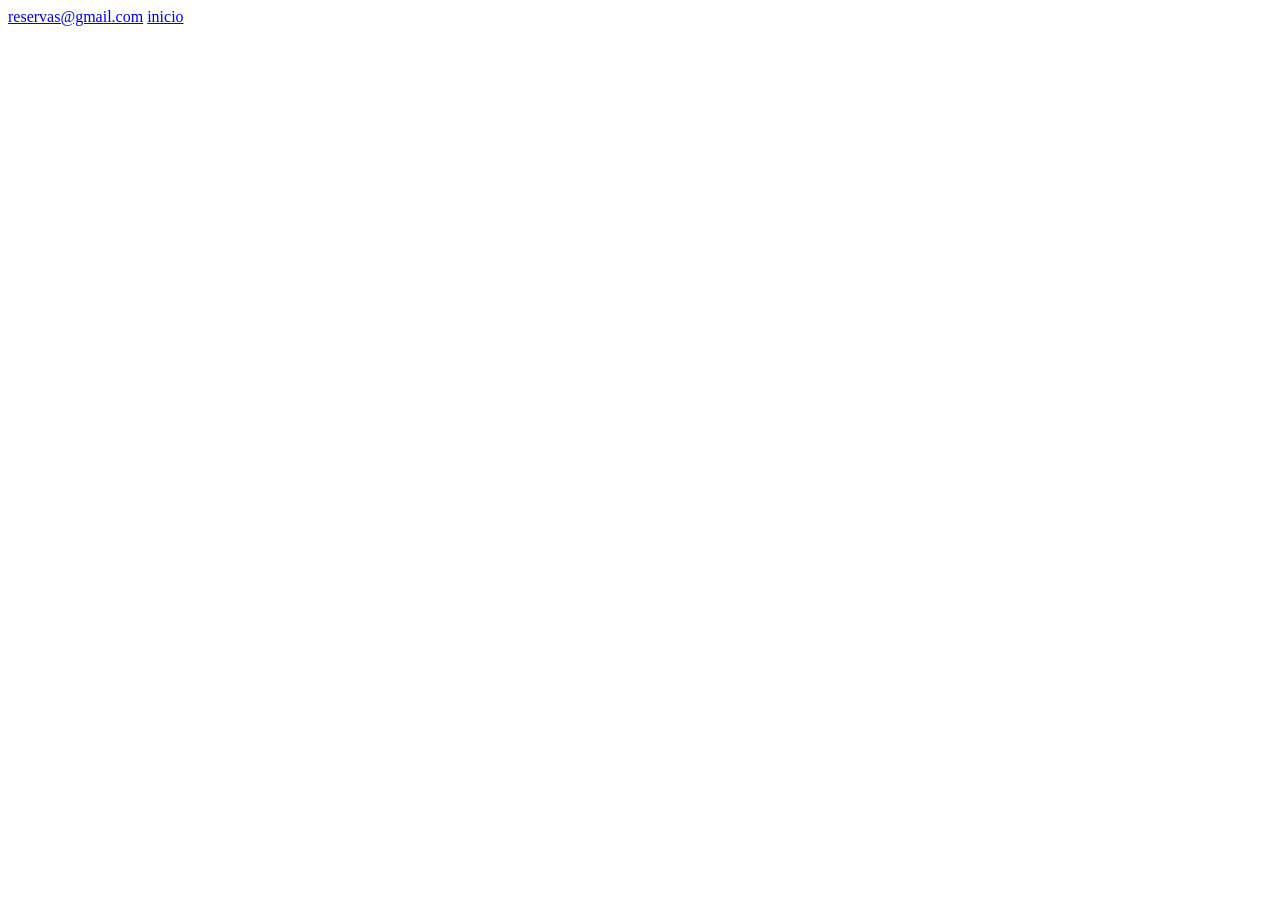
==== paginas/reservas.html @ ccccfb79 "actualizacion _2_dia" ====
<!DOCTYPE html>
<html lang="en">
<head>
    <meta charset="UTF-8">
    <meta name="viewport" content="width=device-width, initial-scale=1.0">
    <title>Reserva tu bicicleta</title>
</head>
<body>
    <a href="reservas@gmail.com">reservas@gmail.com</a>
    <a href="/index.html">inicio</a>
</body>
</html>
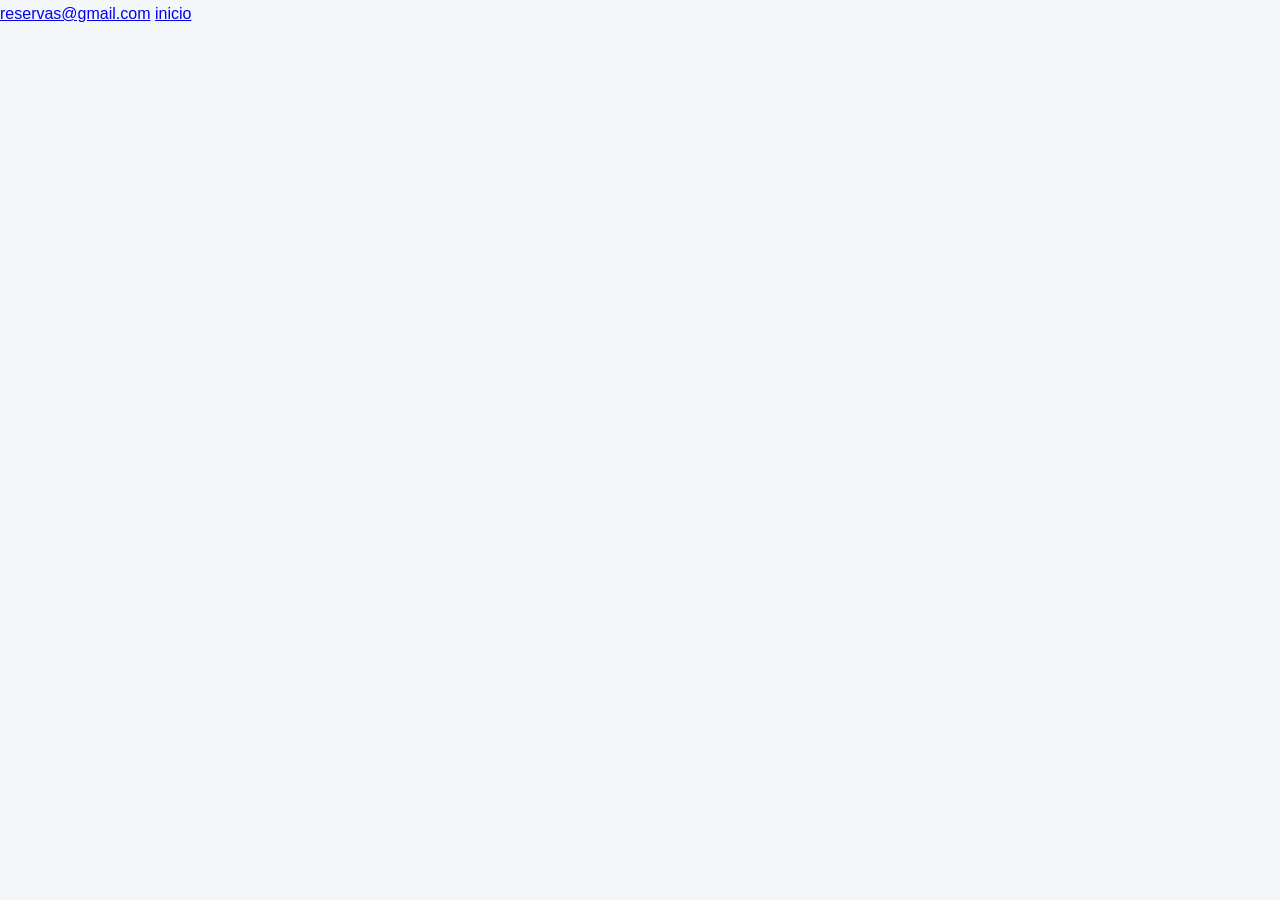
==== commit b21ff11f: "actualizacion_2" ====
--- a/paginas/reservas.html
+++ b/paginas/reservas.html
@@ -4,6 +4,7 @@
     <meta charset="UTF-8">
     <meta name="viewport" content="width=device-width, initial-scale=1.0">
     <title>Reserva tu bicicleta</title>
+    <link rel="stylesheet" href="/css/styles.css">
 </head>
 <body>
     <a href="reservas@gmail.com">reservas@gmail.com</a>
--- a/css/styles.css
+++ b/css/styles.css
@@ -0,0 +1,564 @@
+
+
+* {
+    margin: 0;
+    padding: 0;
+    box-sizing: border-box;
+}
+
+:root {
+    --color-principal: #174a63;
+    --color-secundario: #247ba0;
+    --color-acento: #f4a261;
+    --color-fondo: #f4f7fa;
+    --color-texto: #263238;
+    --color-blanco: #ffffff;
+    --color-borde: #dce4e9;
+    --sombra: 0 4px 15px rgba(0, 0, 0, 0.08);
+}
+
+html {
+    scroll-behavior: smooth;
+}
+
+body {
+    font-family: Arial, Helvetica, sans-serif;
+    background-color: var(--color-fondo);
+    color: var(--color-texto);
+    line-height: 1.7;
+    min-height: 100vh;
+}
+
+/* =========================================
+   2. ENCABEZADOS
+========================================= */
+
+header {
+    background: linear-gradient(
+        135deg,
+        var(--color-principal),
+        var(--color-secundario)
+    );
+
+    color: var(--color-blanco);
+    padding: 25px 20px;
+    text-align: center;
+    box-shadow: var(--sombra);
+}
+
+header h1 {
+    font-size: clamp(1.8rem, 4vw, 2.5rem);
+    margin-bottom: 15px;
+    letter-spacing: 1px;
+}
+
+/* =========================================
+   3. NAVEGACIÓN PRINCIPAL
+========================================= */
+
+nav {
+    margin-top: 15px;
+}
+
+nav ul {
+    list-style: none;
+    display: flex;
+    justify-content: center;
+    align-items: center;
+    flex-wrap: wrap;
+    gap: 12px;
+}
+
+nav a {
+    display: inline-block;
+    text-decoration: none;
+    color: var(--color-blanco);
+    font-weight: bold;
+    padding: 10px 18px;
+    border-radius: 8px;
+    transition: background-color 0.3s, transform 0.3s;
+}
+
+nav a:hover,
+nav a:focus-visible {
+    background-color: rgba(255, 255, 255, 0.18);
+    transform: translateY(-2px);
+    outline-offset: 4px;
+}
+
+/* =========================================
+   4. CONTENIDO PRINCIPAL
+========================================= */
+
+main {
+    width: min(1100px, 92%);
+    margin: 35px auto;
+}
+
+main > h1,
+main > h2 {
+    margin-bottom: 20px;
+}
+
+h2 {
+    color: var(--color-principal);
+    font-size: 1.8rem;
+    margin-bottom: 15px;
+}
+
+h3 {
+    color: var(--color-secundario);
+    font-size: 1.25rem;
+    margin-bottom: 10px;
+}
+
+p {
+    margin-bottom: 15px;
+}
+
+/* =========================================
+   5. SECCIONES
+========================================= */
+
+section {
+    background-color: var(--color-blanco);
+    margin-bottom: 25px;
+    padding: 25px;
+    border-radius: 12px;
+    box-shadow: var(--sombra);
+}
+
+section > h2 {
+    border-bottom: 3px solid var(--color-acento);
+    padding-bottom: 10px;
+    margin-bottom: 20px;
+}
+
+/* =========================================
+   6. ARTÍCULOS Y SERVICIOS
+========================================= */
+
+article {
+    background-color: #f8fafc;
+    padding: 20px;
+    margin-bottom: 18px;
+    border-left: 4px solid var(--color-secundario);
+    border-radius: 8px;
+    transition: transform 0.25s, box-shadow 0.25s;
+}
+
+article:last-child {
+    margin-bottom: 0;
+}
+
+article:hover {
+    transform: translateY(-3px);
+    box-shadow: var(--sombra);
+}
+
+article h3 {
+    margin-bottom: 10px;
+}
+
+/* =========================================
+   7. IMÁGENES
+========================================= */
+
+img {
+    max-width: 100%;
+    height: auto;
+    display: block;
+    border-radius: 10px;
+}
+
+figure {
+    margin: 20px 0;
+}
+
+figcaption {
+    color: #64748b;
+    font-size: 0.9rem;
+    text-align: center;
+    margin-top: 8px;
+}
+
+/* =========================================
+   8. TABLAS DE TARIFAS
+========================================= */
+
+table {
+    width: 100%;
+    border-collapse: collapse;
+    margin: 20px 0;
+    background-color: var(--color-blanco);
+    border-radius: 8px;
+    overflow: hidden;
+    box-shadow: var(--sombra);
+}
+
+thead {
+    background-color: var(--color-principal);
+    color: var(--color-blanco);
+}
+
+th,
+td {
+    padding: 14px 16px;
+    text-align: left;
+    border-bottom: 1px solid var(--color-borde);
+}
+
+tbody tr:nth-child(even) {
+    background-color: #f0f6f9;
+}
+
+tbody tr:hover {
+    background-color: #e3f1f7;
+}
+
+th {
+    font-weight: bold;
+}
+
+/* =========================================
+   9. CONTENIDO COMPLEMENTARIO
+========================================= */
+
+aside {
+    background-color: #fff7ed;
+    border-left: 5px solid var(--color-acento);
+    border-radius: 10px;
+    padding: 22px;
+    margin: 25px 0;
+}
+
+aside h2,
+aside h3 {
+    color: #9a3412;
+    margin-bottom: 12px;
+}
+
+aside ul,
+section ul,
+section ol {
+    padding-left: 25px;
+    margin: 12px 0;
+}
+
+li {
+    margin-bottom: 8px;
+}
+
+/* =========================================
+   10. FORMULARIOS DE RESERVAS
+========================================= */
+
+form {
+    background-color: var(--color-blanco);
+    padding: 25px;
+    border-radius: 12px;
+    box-shadow: var(--sombra);
+    margin: 20px 0;
+}
+
+label {
+    display: block;
+    font-weight: bold;
+    margin: 15px 0 6px;
+}
+
+input,
+select,
+textarea {
+    width: 100%;
+    padding: 12px;
+    border: 1px solid #cbd5e1;
+    border-radius: 7px;
+    font: inherit;
+    background-color: var(--color-blanco);
+    color: var(--color-texto);
+}
+
+input:focus,
+select:focus,
+textarea:focus {
+    outline: 2px solid var(--color-secundario);
+    outline-offset: 2px;
+    border-color: var(--color-secundario);
+}
+
+textarea {
+    resize: vertical;
+    min-height: 120px;
+}
+
+button,
+input[type="submit"] {
+    background-color: var(--color-principal);
+    color: var(--color-blanco);
+    font-weight: bold;
+    border: none;
+    padding: 12px 22px;
+    border-radius: 8px;
+    cursor: pointer;
+    margin-top: 18px;
+    transition: background-color 0.3s, transform 0.3s;
+}
+
+button:hover,
+input[type="submit"]:hover {
+    background-color: var(--color-secundario);
+    transform: translateY(-2px);
+}
+
+/* =========================================
+   11. ENLACES DEL CONTENIDO
+========================================= */
+
+main a {
+    color: var(--color-secundario);
+    font-weight: 600;
+}
+
+main a:hover {
+    color: var(--color-principal);
+}
+
+/* =========================================
+   12. PIE DE PÁGINA
+========================================= */
+
+footer {
+    background-color: #142f3c;
+    color: var(--color-blanco);
+    text-align: center;
+    padding: 25px 20px;
+    margin-top: 40px;
+}
+
+footer p {
+    margin-bottom: 8px;
+}
+
+footer a {
+    color: #f9c784;
+    text-decoration: none;
+}
+
+footer a:hover {
+    text-decoration: underline;
+}
+
+/* ===================<!DOCTYPE html>
+<html lang="es">
+<head>
+    <meta charset="UTF-8">
+    <meta name="viewport" content="width=device-width, initial-scale=1.0">
+    <title>Rueda Libre</title>
+</head>
+<body>
+
+
+    
+    <h1>
+        Rueda Libre | Alquiler de bicicletas en Medellín
+    </h1>
+    
+    
+    <main>
+        
+        <section id="quienes_somos">
+            
+            <h2>¿  Quienes Somos ?</h2>
+            
+            <p>
+                En Rueda Libre ofrecemos alquiler de bicicletas para que
+                disfrutes de la ciudad y la naturaleza. Conoce nuestras
+                opciones y visítanos para
+                comenzar tu próxima aventura
+            </p>
+            
+            <img src="img/bicicleta2.jpeg" 
+            alt="bike1"
+            width="800">
+            
+            
+        </section>
+        
+        
+        <section id="servicios">
+            
+            <h2>Nuestros servicios</h2>
+            
+            <article>
+                <h1>Informacion a tener en cuenta</h1>
+                
+                <p>
+                    
+                </p>
+                
+                <p>
+                    Recorre la ciudad de manera cómoda y sostenible.
+                    El alquiler <strong>incluye casco y candado</strong>
+                    para que puedas disfrutar de tu recorrido con mayor
+                    tranquilidad. Es una opción <em>ideal para paseos cortos</em>.
+                </p>
+                
+            </article>
+            
+            
+            
+            <article>
+                <h3>Alquiler de bicicletas de montaña</h3>
+                
+                <p>
+                    Explora senderos y caminos naturales con bicicletas
+                    diseñadas para terrenos irregulares. Consulta la
+                    disponibilidad y las condiciones del alquiler.
+                    Es una alternativa <strong>perfecta para los amantes
+                        de la aventura</strong>.
+                    </p>
+                </article>
+                
+                <article>
+                    <h3>Rutas guiadas</h3>
+                    <a href="/paginas/tarifas.html">nuestras tarifas</a>
+                     <a href="/paginas/reservas.html">Reservas</a>
+        <p>
+            Descubre nuevos lugares acompañado por personas que
+            conocen los recorridos. Podrás disfrutar de paisajes
+            naturales y conocer sitios interesantes de la zona.
+            Una experiencia <em>para compartir y recordar</em>.
+        </p>
+
+        <img
+            src="img/images.jpeg"
+            alt="Ruta rodeada de vegetación para recorrer en bicicleta"
+            width="700"
+        >
+    </article>
+
+  
+        </section>
+
+        <section id="como-alquilar">
+    <h2>¿Cómo alquilar?</h2>
+
+    <ol>
+        <li>Selecciona el tipo de bicicleta que deseas alquilar.</li>
+
+        <li>Consulta la disponibilidad y el precio del servicio.</li>
+
+        <li>Contacta con nosotros para confirmar tu reserva.</li>
+
+        <li>Recoge tu bicicleta y disfruta del recorrido.</li>
+    </ol>
+
+    <h3>Beneficios de nuestro servicio</h3>
+
+    <ul>
+        <li>Bicicletas para diferentes tipos de recorridos.</li>
+        <li>Accesorios de seguridad incluidos según el servicio.</li>
+        <li>Una alternativa práctica para disfrutar al aire libre.</li>
+    </ul>
+</section>
+
+<section id="encuentranos">
+    <h2>Encuéntranos</h2>
+
+    <a
+    href="https://www.google.com/maps"
+    target="_blank"
+>
+    Consulta nuestra ubicación en el mapa
+</a>
+
+
+    <p>
+        Ven a conocernos y descubre nuestras bicicletas.
+        Estaremos encantados de ayudarte a elegir tu próximo recorrido.
+    </p>
+
+    <p>
+        <a
+            href="https://www.google.com/maps"
+            target="_blank"
+            rel="noopener noreferrer"
+        >
+            Consulta nuestra ubicación en el mapa
+        </a>
+    </p>
+
+    <p>
+        Escríbenos:
+        <a href="mailto:hola@ruedalibre.example">
+            hola@ruedalibre.example
+        </a>
+    </p>
+</section>
+
+    
+    </main>
+
+</body>
+</html>
+
+======================
+   13. DISEÑO RESPONSIVE
+========================================= */
+
+@media (max-width: 768px) {
+    header {
+        padding: 20px 12px;
+    }
+
+    nav ul {
+        flex-direction: column;
+        gap: 5px;
+    }
+
+    nav a {
+        width: 100%;
+        min-width: 180px;
+    }
+
+    main {
+        width: 94%;
+        margin: 20px auto;
+    }
+
+    section {
+        padding: 18px;
+    }
+
+    article {
+        padding: 16px;
+    }
+
+    table {
+        font-size: 0.9rem;
+    }
+
+    th,
+    td {
+        padding: 10px 8px;
+    }
+
+    form {
+        padding: 18px;
+    }
+}
+
+/* =========================================
+   14. ACCESIBILIDAD
+========================================= */
+
+@media (prefers-reduced-motion: reduce) {
+    *,
+    *::before,
+    *::after {
+        scroll-behavior: auto !important;
+        transition: none !important;
+        animation: none !important;
+    }
+}
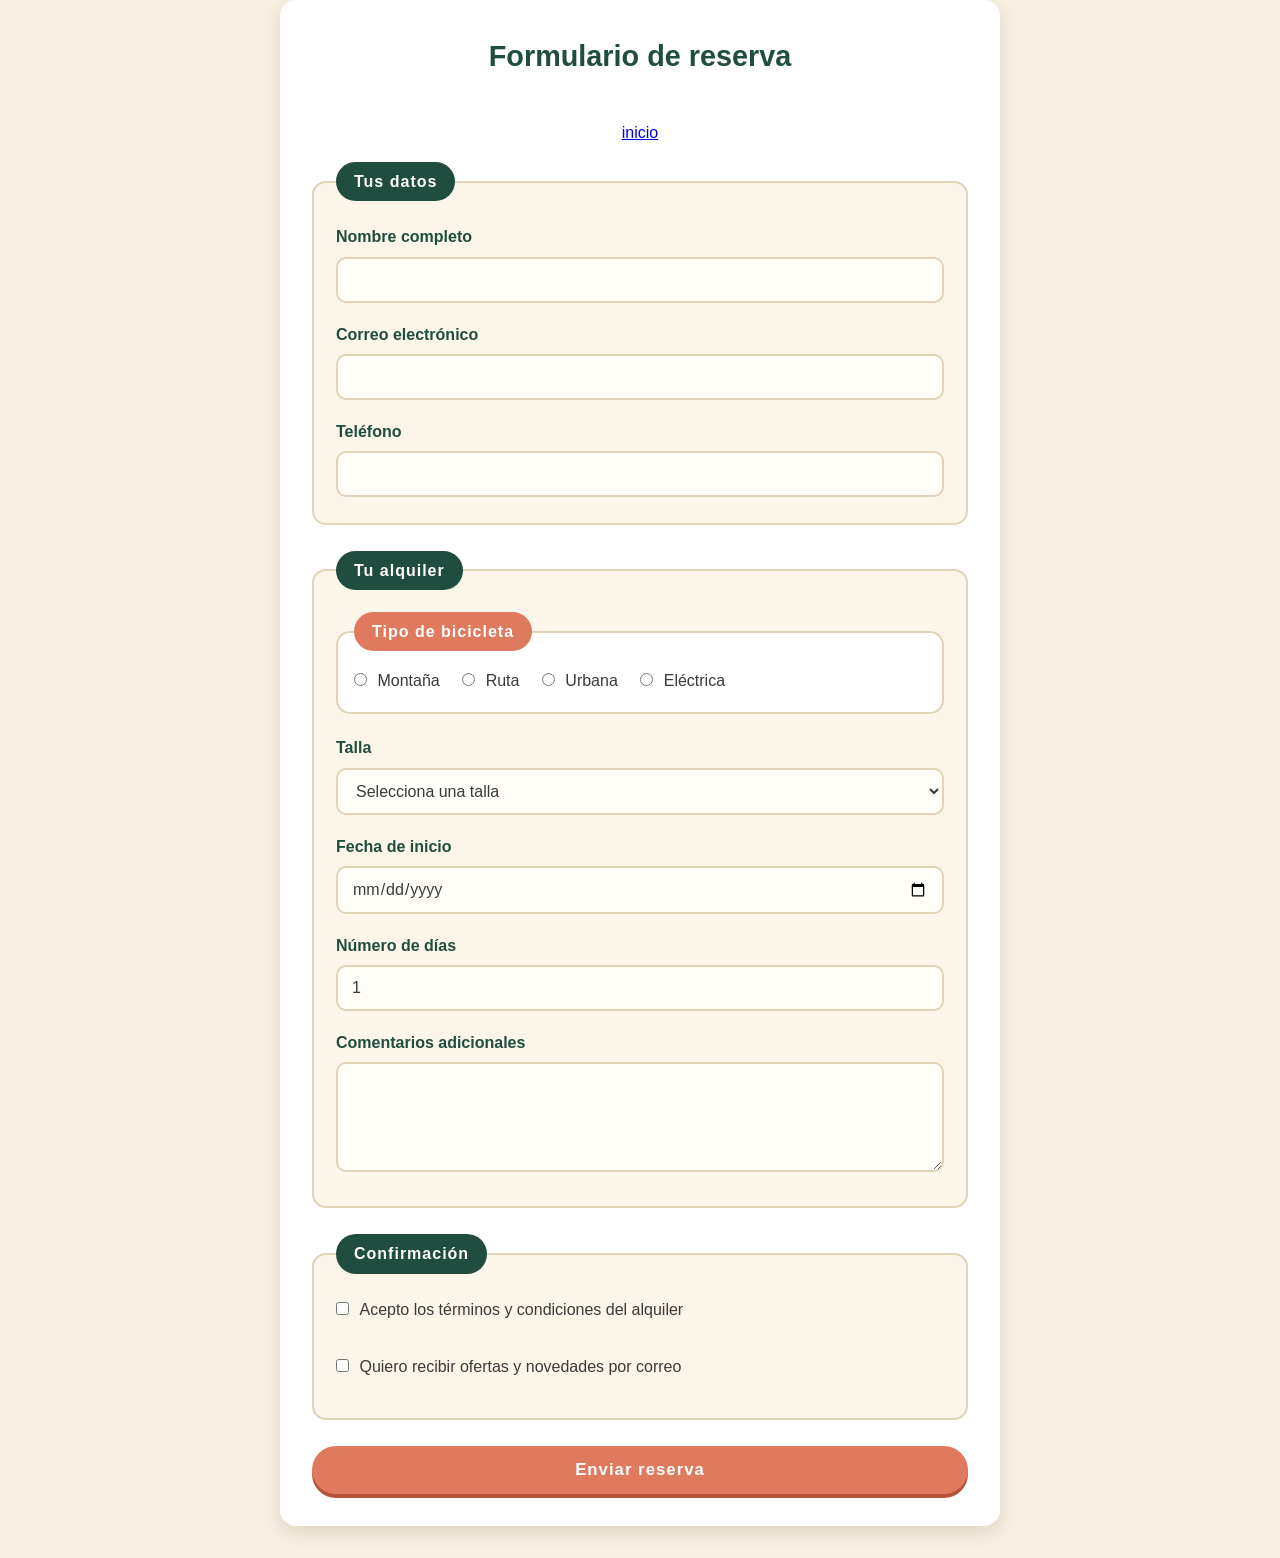
==== commit 84a7e53f: "santiago es gai" ====
--- a/paginas/reservas.html
+++ b/paginas/reservas.html
@@ -7,7 +7,98 @@
     <link rel="stylesheet" href="/css/styles.css">
 </head>
 <body>
-    <a href="reservas@gmail.com">reservas@gmail.com</a>
-    <a href="/index.html">inicio</a>
+
+
+<section id="formulario-reserva">
+  <h2>Formulario de reserva</h2>
+
+  <a href="/index.html">inicio</a>
+
+
+
+  <form action="/reservas" method="post">
+
+    <fieldset>
+      <legend>Tus datos</legend>
+
+      <p>
+        <label for="nombre">Nombre completo</label>
+        <input type="text" id="nombre" name="nombre" required>
+      </p>
+
+      <p>
+        <label for="correo">Correo electrónico</label>
+        <input type="email" id="correo" name="correo" required>
+      </p>
+
+      <p>
+        <label for="telefono">Teléfono</label>
+        <input type="tel" id="telefono" name="telefono" required>
+      </p>
+    </fieldset>
+
+    <fieldset>
+      <legend>Tu alquiler</legend>
+
+      <fieldset>
+        <legend>Tipo de bicicleta</legend>
+
+        <input type="radio" id="tipo-montana" name="tipo_bicicleta" value="montana" required>
+        <label for="tipo-montana">Montaña</label>
+
+        <input type="radio" id="tipo-ruta" name="tipo_bicicleta" value="ruta">
+        <label for="tipo-ruta">Ruta</label>
+
+        <input type="radio" id="tipo-urbana" name="tipo_bicicleta" value="urbana">
+        <label for="tipo-urbana">Urbana</label>
+
+        <input type="radio" id="tipo-electrica" name="tipo_bicicleta" value="electrica">
+        <label for="tipo-electrica">Eléctrica</label>
+      </fieldset>
+
+      <p>
+        <label for="talla">Talla</label>
+        <select id="talla" name="talla" required>
+          <option value="">Selecciona una talla</option>
+          <option value="s">S</option>
+          <option value="m">M</option>
+          <option value="l">L</option>
+          <option value="xl">XL</option>
+        </select>
+      </p>
+
+      <p>
+        <label for="fecha-inicio">Fecha de inicio</label>
+        <input type="date" id="fecha-inicio" name="fecha_inicio" required>
+      </p>
+
+      <p>
+        <label for="dias">Número de días</label>
+        <input type="number" id="dias" name="dias" min="1" max="30" value="1" required>
+      </p>
+
+      <p>
+        <label for="comentarios">Comentarios adicionales</label>
+        <textarea id="comentarios" name="comentarios" rows="4" cols="40"></textarea>
+      </p>
+    </fieldset>
+
+    <fieldset>
+      <legend>Confirmación</legend>
+
+      <p>
+        <input type="checkbox" id="terminos" name="acepta_terminos" value="si" required>
+        <label for="terminos">Acepto los términos y condiciones del alquiler</label>
+      </p>
+
+      <p>
+        <input type="checkbox" id="novedades" name="recibir_novedades" value="si">
+        <label for="novedades">Quiero recibir ofertas y novedades por correo</label>
+      </p>
+    </fieldset>
+
+    <button type="submit">Enviar reserva</button>
+  </form>
+</section>
 </body>
 </html>
--- a/css/styles.css
+++ b/css/styles.css
@@ -1,113 +1,85 @@
-
-
 * {
     margin: 0;
     padding: 0;
     box-sizing: border-box;
 }
 
-:root {
-    --color-principal: #174a63;
-    --color-secundario: #247ba0;
-    --color-acento: #f4a261;
-    --color-fondo: #f4f7fa;
-    --color-texto: #263238;
-    --color-blanco: #ffffff;
-    --color-borde: #dce4e9;
-    --sombra: 0 4px 15px rgba(0, 0, 0, 0.08);
-}
-
-html {
-    scroll-behavior: smooth;
+
+
+
+a{
+    display: flex;
+    padding: 1rem;
+    justify-content: center;
+    gap: 2rem;
 }
 
 body {
-    font-family: Arial, Helvetica, sans-serif;
-    background-color: var(--color-fondo);
-    color: var(--color-texto);
+    font-family: "Trebuchet MS", Verdana, Arial, sans-serif;
+    background-color: #f7efe2;
+    color: #3a3a3a;
     line-height: 1.7;
-    min-height: 100vh;
-}
-
-/* =========================================
-   2. ENCABEZADOS
-========================================= */
+    font-size: 16px;
+}
 
 header {
-    background: linear-gradient(
-        135deg,
-        var(--color-principal),
-        var(--color-secundario)
-    );
-
-    color: var(--color-blanco);
-    padding: 25px 20px;
-    text-align: center;
-    box-shadow: var(--sombra);
+    background-color: #1f4d3f;
+    color: #ffffff;
+    padding: 40px 20px 28px;
+    text-align: center;
+    border-bottom: 8px solid #e07a5f;
+    box-shadow: 0 4px 12px rgba(0, 0, 0, 0.25);
 }
 
 header h1 {
-    font-size: clamp(1.8rem, 4vw, 2.5rem);
-    margin-bottom: 15px;
-    letter-spacing: 1px;
-}
-
-/* =========================================
-   3. NAVEGACIÓN PRINCIPAL
-========================================= */
-
-nav {
-    margin-top: 15px;
+    font-size: 2.6rem;
+    letter-spacing: 3px;
+    text-transform: uppercase;
+    margin-bottom: 20px;
+    text-shadow: 2px 2px 0 #153329;
 }
 
 nav ul {
     list-style: none;
-    display: flex;
-    justify-content: center;
-    align-items: center;
-    flex-wrap: wrap;
-    gap: 12px;
+    text-align: center;
+}
+
+nav li {
+    display: inline-block;
+    margin: 6px 4px;
 }
 
 nav a {
-    display: inline-block;
+    display: block;
     text-decoration: none;
-    color: var(--color-blanco);
-    font-weight: bold;
-    padding: 10px 18px;
-    border-radius: 8px;
-    transition: background-color 0.3s, transform 0.3s;
-}
-
-nav a:hover,
-nav a:focus-visible {
-    background-color: rgba(255, 255, 255, 0.18);
-    transform: translateY(-2px);
-    outline-offset: 4px;
-}
-
-/* =========================================
-   4. CONTENIDO PRINCIPAL
-========================================= */
+    color: #ffffff;
+    font-weight: bold;
+    letter-spacing: 1px;
+    padding: 10px 24px;
+    background-color: #2f6b59;
+    border-radius: 30px;
+    box-shadow: 0 3px 0 #153329;
+    transition: background-color 0.2s;
+}
+
+nav a:hover {
+    background-color: #e07a5f;
+}
 
 main {
-    width: min(1100px, 92%);
-    margin: 35px auto;
-}
-
-main > h1,
-main > h2 {
-    margin-bottom: 20px;
+    width: 90%;
+    max-width: 1000px;
+    margin: 40px auto;
 }
 
 h2 {
-    color: var(--color-principal);
+    color: #1f4d3f;
     font-size: 1.8rem;
-    margin-bottom: 15px;
+    margin-bottom: 18px;
 }
 
 h3 {
-    color: var(--color-secundario);
+    color: #c4553b;
     font-size: 1.25rem;
     margin-bottom: 10px;
 }
@@ -116,132 +88,112 @@
     margin-bottom: 15px;
 }
 
-/* =========================================
-   5. SECCIONES
-========================================= */
-
 section {
-    background-color: var(--color-blanco);
-    margin-bottom: 25px;
-    padding: 25px;
+    background-color: #ffffff;
+    border-radius: 16px;
+    padding: 32px;
+    margin-bottom: 32px;
+    box-shadow: 0 6px 18px rgba(80, 60, 30, 0.15);
+}
+
+section > h2 {
+    border-left: 8px solid #e07a5f;
+    padding-left: 14px;
+    margin-bottom: 22px;
+}
+
+article {
+    background-color: #fcf6ea;
+    border: 1px solid #ecdfc6;
+    border-top: 5px solid #1f4d3f;
     border-radius: 12px;
-    box-shadow: var(--sombra);
-}
-
-section > h2 {
-    border-bottom: 3px solid var(--color-acento);
-    padding-bottom: 10px;
+    padding: 22px;
     margin-bottom: 20px;
-}
-
-/* =========================================
-   6. ARTÍCULOS Y SERVICIOS
-========================================= */
-
-article {
-    background-color: #f8fafc;
-    padding: 20px;
-    margin-bottom: 18px;
-    border-left: 4px solid var(--color-secundario);
-    border-radius: 8px;
-    transition: transform 0.25s, box-shadow 0.25s;
+    box-shadow: 0 3px 8px rgba(80, 60, 30, 0.1);
 }
 
 article:last-child {
     margin-bottom: 0;
 }
-
-article:hover {
-    transform: translateY(-3px);
-    box-shadow: var(--sombra);
-}
-
-article h3 {
-    margin-bottom: 10px;
-}
-
-/* =========================================
-   7. IMÁGENES
-========================================= */
 
 img {
     max-width: 100%;
     height: auto;
     display: block;
-    border-radius: 10px;
+    border-radius: 12px;
+    border: 5px solid #ffffff;
+    box-shadow: 0 4px 12px rgba(0, 0, 0, 0.2);
 }
 
 figure {
-    margin: 20px 0;
+    margin: 22px 0;
 }
 
 figcaption {
-    color: #64748b;
+    text-align: center;
     font-size: 0.9rem;
-    text-align: center;
-    margin-top: 8px;
-}
-
-/* =========================================
-   8. TABLAS DE TARIFAS
-========================================= */
+    font-style: italic;
+    color: #7a6f5d;
+    margin-top: 10px;
+}
 
 table {
     width: 100%;
     border-collapse: collapse;
-    margin: 20px 0;
-    background-color: var(--color-blanco);
-    border-radius: 8px;
+    margin: 22px 0;
+    border-radius: 10px;
     overflow: hidden;
-    box-shadow: var(--sombra);
+    box-shadow: 0 3px 10px rgba(80, 60, 30, 0.15);
 }
 
 thead {
-    background-color: var(--color-principal);
-    color: var(--color-blanco);
+    background-color: #1f4d3f;
+    color: #ffffff;
+}
+
+th {
+    text-transform: uppercase;
+    letter-spacing: 1px;
+    font-size: 0.9rem;
 }
 
 th,
 td {
     padding: 14px 16px;
     text-align: left;
-    border-bottom: 1px solid var(--color-borde);
+}
+
+td {
+    border-bottom: 1px solid #ecdfc6;
 }
 
 tbody tr:nth-child(even) {
-    background-color: #f0f6f9;
+    background-color: #fcf6ea;
 }
 
 tbody tr:hover {
-    background-color: #e3f1f7;
-}
-
-th {
-    font-weight: bold;
-}
-
-/* =========================================
-   9. CONTENIDO COMPLEMENTARIO
-========================================= */
+    background-color: #fde8df;
+}
 
 aside {
-    background-color: #fff7ed;
-    border-left: 5px solid var(--color-acento);
-    border-radius: 10px;
-    padding: 22px;
-    margin: 25px 0;
+    background-color: #fde8df;
+    border-left: 8px solid #e07a5f;
+    border-radius: 12px;
+    padding: 24px;
+    margin: 28px 0;
+    box-shadow: 0 3px 8px rgba(80, 60, 30, 0.1);
 }
 
 aside h2,
 aside h3 {
-    color: #9a3412;
-    margin-bottom: 12px;
-}
-
-aside ul,
-section ul,
-section ol {
-    padding-left: 25px;
+    color: #c4553b;
+    border: none;
+    padding: 0;
+}
+
+ul,
+ol {
+    padding-left: 28px;
     margin: 12px 0;
 }
 
@@ -249,316 +201,191 @@
     margin-bottom: 8px;
 }
 
-/* =========================================
-   10. FORMULARIOS DE RESERVAS
-========================================= */
-
-form {
-    background-color: var(--color-blanco);
-    padding: 25px;
-    border-radius: 12px;
-    box-shadow: var(--sombra);
-    margin: 20px 0;
+main a {
+    color: #c4553b;
+    font-weight: bold;
+    text-decoration: none;
+    border-bottom: 2px solid #e07a5f;
+}
+
+main a:hover {
+    color: #1f4d3f;
+    border-bottom-color: #1f4d3f;
 }
 
 label {
     display: block;
     font-weight: bold;
-    margin: 15px 0 6px;
+    color: #1f4d3f;
+    margin-bottom: 6px;
+    cursor: pointer;
 }
 
 input,
 select,
 textarea {
     width: 100%;
-    padding: 12px;
-    border: 1px solid #cbd5e1;
-    border-radius: 7px;
-    font: inherit;
-    background-color: var(--color-blanco);
-    color: var(--color-texto);
+    padding: 12px 14px;
+    border: 2px solid #e0d3b8;
+    border-radius: 10px;
+    font-family: inherit;
+    font-size: 1rem;
+    color: #3a3a3a;
+    background-color: #fffdf8;
 }
 
 input:focus,
 select:focus,
 textarea:focus {
-    outline: 2px solid var(--color-secundario);
-    outline-offset: 2px;
-    border-color: var(--color-secundario);
+    outline: none;
+    border-color: #e07a5f;
+    background-color: #ffffff;
 }
 
 textarea {
+    min-height: 110px;
     resize: vertical;
-    min-height: 120px;
-}
-
-button,
-input[type="submit"] {
-    background-color: var(--color-principal);
-    color: var(--color-blanco);
-    font-weight: bold;
+}
+
+button {
+    background-color: #e07a5f;
+    color: #ffffff;
+    font-family: inherit;
+    font-size: 1.05rem;
+    font-weight: bold;
+    letter-spacing: 1px;
     border: none;
-    padding: 12px 22px;
-    border-radius: 8px;
+    border-radius: 30px;
+    padding: 14px 32px;
+    margin-top: 18px;
     cursor: pointer;
-    margin-top: 18px;
-    transition: background-color 0.3s, transform 0.3s;
-}
-
-button:hover,
-input[type="submit"]:hover {
-    background-color: var(--color-secundario);
-    transform: translateY(-2px);
-}
-
-/* =========================================
-   11. ENLACES DEL CONTENIDO
-========================================= */
-
-main a {
-    color: var(--color-secundario);
-    font-weight: 600;
-}
-
-main a:hover {
-    color: var(--color-principal);
-}
-
-/* =========================================
-   12. PIE DE PÁGINA
-========================================= */
+    box-shadow: 0 4px 0 #b5543b;
+}
+
+button:hover {
+    background-color: #1f4d3f;
+    box-shadow: 0 4px 0 #153329;
+}
+
+#formulario-reserva {
+    max-width: 720px;
+    margin-left: auto;
+    margin-right: auto;
+}
+
+#formulario-reserva h2 {
+    text-align: center;
+    border-left: none;
+    padding-left: 0;
+}
+
+#formulario-reserva fieldset {
+    border: 2px solid #e0d3b8;
+    border-radius: 14px;
+    background-color: #fcf6ea;
+    padding: 22px 22px 8px;
+    margin-bottom: 26px;
+}
+
+#formulario-reserva legend {
+    background-color: #1f4d3f;
+    color: #ffffff;
+    font-weight: bold;
+    letter-spacing: 1px;
+    padding: 6px 18px;
+    border-radius: 20px;
+}
+
+#formulario-reserva fieldset fieldset {
+    background-color: #ffffff;
+    padding: 16px 16px 6px;
+    margin-bottom: 20px;
+}
+
+#formulario-reserva fieldset fieldset legend {
+    background-color: #e07a5f;
+}
+
+#formulario-reserva p {
+    margin-bottom: 18px;
+}
+
+#formulario-reserva input[type="radio"],
+#formulario-reserva input[type="checkbox"] {
+    width: auto;
+    margin-right: 6px;
+    cursor: pointer;
+}
+
+#formulario-reserva input[type="radio"] + label,
+#formulario-reserva input[type="checkbox"] + label {
+    display: inline-block;
+    font-weight: normal;
+    color: #3a3a3a;
+    margin-right: 18px;
+    margin-bottom: 12px;
+}
+
+#formulario-reserva button {
+    display: block;
+    width: 100%;
+}
 
 footer {
-    background-color: #142f3c;
-    color: var(--color-blanco);
-    text-align: center;
-    padding: 25px 20px;
-    margin-top: 40px;
+    background-color: #1f4d3f;
+    color: #ffffff;
+    text-align: center;
+    padding: 30px 20px;
+    margin-top: 50px;
+    border-top: 8px solid #e07a5f;
 }
 
 footer p {
-    margin-bottom: 8px;
+    margin-bottom: 6px;
 }
 
 footer a {
-    color: #f9c784;
-    text-decoration: none;
-}
-
-footer a:hover {
-    text-decoration: underline;
-}
-
-/* ===================<!DOCTYPE html>
-<html lang="es">
-<head>
-    <meta charset="UTF-8">
-    <meta name="viewport" content="width=device-width, initial-scale=1.0">
-    <title>Rueda Libre</title>
-</head>
-<body>
-
-
-    
-    <h1>
-        Rueda Libre | Alquiler de bicicletas en Medellín
-    </h1>
-    
-    
-    <main>
-        
-        <section id="quienes_somos">
-            
-            <h2>¿  Quienes Somos ?</h2>
-            
-            <p>
-                En Rueda Libre ofrecemos alquiler de bicicletas para que
-                disfrutes de la ciudad y la naturaleza. Conoce nuestras
-                opciones y visítanos para
-                comenzar tu próxima aventura
-            </p>
-            
-            <img src="img/bicicleta2.jpeg" 
-            alt="bike1"
-            width="800">
-            
-            
-        </section>
-        
-        
-        <section id="servicios">
-            
-            <h2>Nuestros servicios</h2>
-            
-            <article>
-                <h1>Informacion a tener en cuenta</h1>
-                
-                <p>
-                    
-                </p>
-                
-                <p>
-                    Recorre la ciudad de manera cómoda y sostenible.
-                    El alquiler <strong>incluye casco y candado</strong>
-                    para que puedas disfrutar de tu recorrido con mayor
-                    tranquilidad. Es una opción <em>ideal para paseos cortos</em>.
-                </p>
-                
-            </article>
-            
-            
-            
-            <article>
-                <h3>Alquiler de bicicletas de montaña</h3>
-                
-                <p>
-                    Explora senderos y caminos naturales con bicicletas
-                    diseñadas para terrenos irregulares. Consulta la
-                    disponibilidad y las condiciones del alquiler.
-                    Es una alternativa <strong>perfecta para los amantes
-                        de la aventura</strong>.
-                    </p>
-                </article>
-                
-                <article>
-                    <h3>Rutas guiadas</h3>
-                    <a href="/paginas/tarifas.html">nuestras tarifas</a>
-                     <a href="/paginas/reservas.html">Reservas</a>
-        <p>
-            Descubre nuevos lugares acompañado por personas que
-            conocen los recorridos. Podrás disfrutar de paisajes
-            naturales y conocer sitios interesantes de la zona.
-            Una experiencia <em>para compartir y recordar</em>.
-        </p>
-
-        <img
-            src="img/images.jpeg"
-            alt="Ruta rodeada de vegetación para recorrer en bicicleta"
-            width="700"
-        >
-    </article>
-
-  
-        </section>
-
-        <section id="como-alquilar">
-    <h2>¿Cómo alquilar?</h2>
-
-    <ol>
-        <li>Selecciona el tipo de bicicleta que deseas alquilar.</li>
-
-        <li>Consulta la disponibilidad y el precio del servicio.</li>
-
-        <li>Contacta con nosotros para confirmar tu reserva.</li>
-
-        <li>Recoge tu bicicleta y disfruta del recorrido.</li>
-    </ol>
-
-    <h3>Beneficios de nuestro servicio</h3>
-
-    <ul>
-        <li>Bicicletas para diferentes tipos de recorridos.</li>
-        <li>Accesorios de seguridad incluidos según el servicio.</li>
-        <li>Una alternativa práctica para disfrutar al aire libre.</li>
-    </ul>
-</section>
-
-<section id="encuentranos">
-    <h2>Encuéntranos</h2>
-
-    <a
-    href="https://www.google.com/maps"
-    target="_blank"
->
-    Consulta nuestra ubicación en el mapa
-</a>
-
-
-    <p>
-        Ven a conocernos y descubre nuestras bicicletas.
-        Estaremos encantados de ayudarte a elegir tu próximo recorrido.
-    </p>
-
-    <p>
-        <a
-            href="https://www.google.com/maps"
-            target="_blank"
-            rel="noopener noreferrer"
-        >
-            Consulta nuestra ubicación en el mapa
-        </a>
-    </p>
-
-    <p>
-        Escríbenos:
-        <a href="mailto:hola@ruedalibre.example">
-            hola@ruedalibre.example
-        </a>
-    </p>
-</section>
-
-    
-    </main>
-
-</body>
-</html>
-
-======================
-   13. DISEÑO RESPONSIVE
-========================================= */
-
-@media (max-width: 768px) {
-    header {
-        padding: 20px 12px;
-    }
-
-    nav ul {
-        flex-direction: column;
-        gap: 5px;
-    }
-
-    nav a {
-        width: 100%;
-        min-width: 180px;
-    }
-
-    main {
-        width: 94%;
-        margin: 20px auto;
+    color: #ffd9cc;
+}
+
+@media (max-width: 700px) {
+    header h1 {
+        font-size: 1.8rem;
+        letter-spacing: 1px;
+    }
+
+    nav li {
+        display: block;
     }
 
     section {
-        padding: 18px;
-    }
-
-    article {
-        padding: 16px;
-    }
-
-    table {
-        font-size: 0.9rem;
+        padding: 20px;
     }
 
     th,
     td {
         padding: 10px 8px;
-    }
-
-    form {
-        padding: 18px;
-    }
-}
-
-/* =========================================
-   14. ACCESIBILIDAD
-========================================= */
-
-@media (prefers-reduced-motion: reduce) {
-    *,
-    *::before,
-    *::after {
-        scroll-behavior: auto !important;
-        transition: none !important;
-        animation: none !important;
-    }
-}
+        font-size: 0.9rem;
+    }
+}
+
+.arriba {
+    text-align: center;
+    color: #e07a5f;
+    background-color: #676b6a;
+    padding: 12px 20px;
+    border-bottom: 5px solid #e07a5f;
+    box-shadow: 0 4px 10px rgba(0, 0, 0, 0.25);
+
+    & span{
+        color: #1f4d3f;
+    }
+}
+
+.menu {
+    display: flex;
+    padding: 1rem;
+    justify-content: center;
+    gap: 2rem;
+}
+
